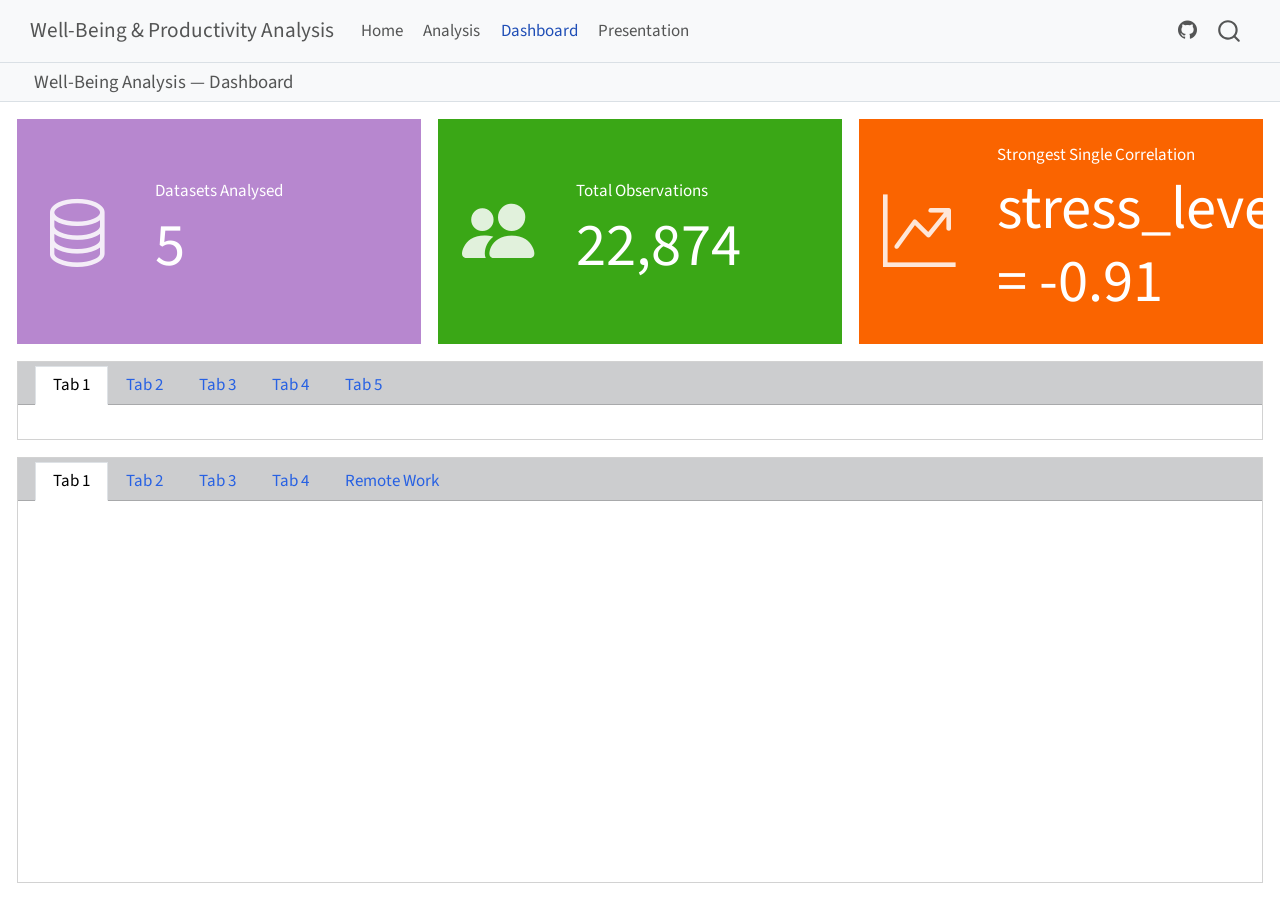
==== docs/dashboard.html @ 6b3ee57f "Add website, dashboard, cross-refs, citations, formulas, executable code - Delete broken quarto_file" ====
<!DOCTYPE html>
<html xmlns="http://www.w3.org/1999/xhtml" lang="en" xml:lang="en"><head>

<meta charset="utf-8">
<meta name="generator" content="quarto-1.9.37">

<meta name="viewport" content="width=device-width, initial-scale=1.0, user-scalable=yes">


<title>Well-Being Analysis — Dashboard – Well-Being &amp; Productivity Analysis</title>
<style>
/* Default styles provided by pandoc.
** See https://pandoc.org/MANUAL.html#variables-for-html for config info.
*/
code{white-space: pre-wrap;}
span.smallcaps{font-variant: small-caps;}
div.columns{display: flex; gap: min(4vw, 1.5em);}
div.column{flex: auto; overflow-x: auto;}
div.hanging-indent{margin-left: 1.5em; text-indent: -1.5em;}
ul.task-list{list-style: none;}
ul.task-list li input[type="checkbox"] {
  width: 0.8em;
  margin: 0 0.8em 0.2em -1em; /* quarto-specific, see https://github.com/quarto-dev/quarto-cli/issues/4556 */ 
  vertical-align: middle;
}
</style>


<script src="site_libs/quarto-nav/quarto-nav.js"></script>
<script src="site_libs/quarto-nav/headroom.min.js"></script>
<script src="site_libs/clipboard/clipboard.min.js"></script>
<script src="site_libs/quarto-search/autocomplete.umd.js"></script>
<script src="site_libs/quarto-search/fuse.min.js"></script>
<script src="site_libs/quarto-search/quarto-search.js"></script>
<meta name="quarto:offset" content="./">
<script src="site_libs/quarto-html/quarto.js" type="module"></script>
<script src="site_libs/quarto-html/tabsets/tabsets.js" type="module"></script>
<script src="site_libs/quarto-html/popper.min.js"></script>
<script src="site_libs/quarto-html/tippy.umd.min.js"></script>
<script src="site_libs/quarto-html/anchor.min.js"></script>
<link href="site_libs/quarto-html/tippy.css" rel="stylesheet">
<link href="site_libs/quarto-html/quarto-syntax-highlighting-7f8f88aac4f3542376d5c11b86a4c14d.css" rel="stylesheet" class="quarto-color-scheme" id="quarto-text-highlighting-styles">
<link href="site_libs/quarto-html/quarto-syntax-highlighting-dark-d0ae9245876894da5ac7e18953ecc5cc.css" rel="stylesheet" class="quarto-color-scheme quarto-color-alternate" id="quarto-text-highlighting-styles">
<link href="site_libs/quarto-html/quarto-syntax-highlighting-7f8f88aac4f3542376d5c11b86a4c14d.css" rel="stylesheet" class="quarto-color-scheme-extra" id="quarto-text-highlighting-styles">
<script src="site_libs/bootstrap/bootstrap.min.js"></script>
<link href="site_libs/bootstrap/bootstrap-icons.css" rel="stylesheet">
<link href="site_libs/bootstrap/bootstrap-64202ccfdf49a209d34a3fa555037ca6.min.css" rel="stylesheet" append-hash="true" class="quarto-color-scheme" id="quarto-bootstrap" data-mode="light">
<link href="site_libs/bootstrap/bootstrap-dark-64202ccfdf49a209d34a3fa555037ca6.min.css" rel="stylesheet" append-hash="true" class="quarto-color-scheme quarto-color-alternate" id="quarto-bootstrap" data-mode="light">
<link href="site_libs/bootstrap/bootstrap-64202ccfdf49a209d34a3fa555037ca6.min.css" rel="stylesheet" append-hash="true" class="quarto-color-scheme-extra" id="quarto-bootstrap" data-mode="light">
<script src="site_libs/quarto-dashboard/quarto-dashboard.js"></script>
<script src="site_libs/quarto-dashboard/stickythead.js"></script>



<script src="site_libs/quarto-dashboard/web-components.js" type="module"></script>
<script src="site_libs/quarto-dashboard/components.js"></script>

<script id="quarto-search-options" type="application/json">{
  "location": "navbar",
  "copy-button": false,
  "collapse-after": 3,
  "panel-placement": "end",
  "type": "overlay",
  "limit": 50,
  "keyboard-shortcut": [
    "f",
    "/",
    "s"
  ],
  "show-item-context": false,
  "language": {
    "search-no-results-text": "No results",
    "search-matching-documents-text": "matching documents",
    "search-copy-link-title": "Copy link to search",
    "search-hide-matches-text": "Hide additional matches",
    "search-more-match-text": "more match in this document",
    "search-more-matches-text": "more matches in this document",
    "search-clear-button-title": "Clear",
    "search-text-placeholder": "",
    "search-detached-cancel-button-title": "Cancel",
    "search-submit-button-title": "Submit",
    "search-label": "Search"
  }
}</script>


</head>

<body class="quarto-dashboard nav-fixed dashboard-fill fullcontent quarto-light">


<div id="quarto-search-results"></div>
  <header id="quarto-header" class="headroom fixed-top">
    <nav class="navbar navbar-expand-lg " data-bs-theme="dark">
      <div class="navbar-container container-fluid">
      <div class="navbar-brand-container mx-auto">
    <a class="navbar-brand" href="./index.html">
    <span class="navbar-title">Well-Being &amp; Productivity Analysis</span>
    </a>
  </div>
            <div id="quarto-search" class="" title="Search"></div>
          <button class="navbar-toggler" type="button" data-bs-toggle="collapse" data-bs-target="#navbarCollapse" aria-controls="navbarCollapse" role="menu" aria-expanded="false" aria-label="Toggle navigation" onclick="if (window.quartoToggleHeadroom) { window.quartoToggleHeadroom(); }">
  <span class="navbar-toggler-icon"></span>
</button>
          <div class="collapse navbar-collapse" id="navbarCollapse">
            <ul class="navbar-nav navbar-nav-scroll me-auto">
  <li class="nav-item">
    <a class="nav-link" href="./index.html"> 
<span class="menu-text">Home</span></a>
  </li>  
  <li class="nav-item">
    <a class="nav-link" href="./analysis.html"> 
<span class="menu-text">Analysis</span></a>
  </li>  
  <li class="nav-item">
    <a class="nav-link active" href="./dashboard.html" aria-current="page"> 
<span class="menu-text">Dashboard</span></a>
  </li>  
  <li class="nav-item">
    <a class="nav-link" href="./prezentation.html"> 
<span class="menu-text">Presentation</span></a>
  </li>  
</ul>
            <ul class="navbar-nav navbar-nav-scroll ms-auto">
  <li class="nav-item compact">
    <a class="nav-link" href="https://github.com/caxarr/mood-analisis"> <i class="bi bi-github" role="img">
</i> 
<span class="menu-text"></span></a>
  </li>  
</ul>
          </div> <!-- /navcollapse -->
            <div class="quarto-navbar-tools">
</div>
      </div> <!-- /container-fluid -->
    </nav>
<header id="quarto-dashboard-header">
<nav class="navbar navbar-expand-md slim" data-bs-theme="dark">
  <div class="navbar-container container-fluid">
    <button class="navbar-toggler hidden" type="button" data-bs-toggle="collapse" data-bs-target="#dashboard-collapse" aria-controls="dashboard-collapse" aria-expanded="false" aria-label="Toggle navigation">
      <span class="navbar-toggler-icon"></span>
    </button>    


    <div class="navbar-brand-container">


      <div class="navbar-title">
        <div class="navbar-title-text"><a href="#">Well-Being Analysis — Dashboard</a></div>
        
        
      </div>
    </div>
</div>
</nav>
</header></header>
<!-- content -->
<div id="quarto-content" class="quarto-container page-layout-custom page-navbar quarto-dashboard-content bslib-gap-spacing html-fill-container bslib-page-fill">
<!-- sidebar -->
<!-- margin-sidebar -->
<!-- main -->

<div class="bslib-grid-item html-fill-item bslib-grid" data-layout="fill" style="display: grid; grid-template-rows: minmax(3em, max-content) minmax(3em, max-content) minmax(3em, 1fr); grid-auto-columns: minmax(0, 1fr);">
<div class="bslib-grid" style="display: grid; grid-template-columns: minmax(3em, 1fr) minmax(3em, 1fr) minmax(3em, 1fr);
grid-auto-rows: minmax(0, 1fr);">
<div class="card valuebox cell bslib-card html-fill-container bslib-value-box bg-info showcase-left-center" data-bslib-card-init="" data-require-bs-caller="card()">
<div class="card-body html-fill-item html-fill-container">
<div data-icon="database" class="html-fill-item html-fill-container value-box-grid">
<div class="value-box-showcase html-fill-item html-fill-container">

<i class="bi bi-database"></i></div>
<div class="value-box-area">
<p class="value-box-title">
Datasets Analysed
</p>
<p class="value-box-value">
5
</p>
</div>
</div>
</div>
<script data-bslib-card-init="">bslib.Card.initializeAllCards();</script></div><div class="card valuebox cell bslib-card html-fill-container bslib-value-box bg-success showcase-left-center" data-bslib-card-init="" data-require-bs-caller="card()">
<div class="card-body html-fill-item html-fill-container">
<div data-icon="people-fill" class="html-fill-item html-fill-container value-box-grid">
<div class="value-box-showcase html-fill-item html-fill-container">

<i class="bi bi-people-fill"></i></div>
<div class="value-box-area">
<p class="value-box-title">
Total Observations
</p>
<p class="value-box-value">
22,874
</p>
</div>
</div>
</div>
<script data-bslib-card-init="">bslib.Card.initializeAllCards();</script></div><div class="card valuebox cell bslib-card html-fill-container bslib-value-box bg-warning showcase-left-center" data-bslib-card-init="" data-require-bs-caller="card()">
<div class="card-body html-fill-item html-fill-container">
<div data-icon="graph-up-arrow" class="html-fill-item html-fill-container value-box-grid">
<div class="value-box-showcase html-fill-item html-fill-container">

<i class="bi bi-graph-up-arrow"></i></div>
<div class="value-box-area">
<p class="value-box-title">
Strongest Single Correlation
</p>
<p class="value-box-value">
stress_level = -0.91
</p>
</div>
</div>
</div>
<script data-bslib-card-init="">bslib.Card.initializeAllCards();</script></div>
</div>
<div class="card tabset bslib-card html-fill-container" data-bslib-card-init="" data-require-bs-caller="card()" data-full-screen="false">
<div class="card-header dashboard-card-no-title bslib-navs-card-title">

<ul class="nav nav-tabs card-header-tabs" role="tablist" data-tabsetid="card-tabset-4"><li class="nav-item" role="presentation"><a href="#card-tabset-4-1" role="tab" data-toggle="tab" data-bs-toggle="tab" data-value="Tab 1" aria-selected="true" class="nav-link active">Tab 1</a></li><li class="nav-item" role="presentation"><a href="#card-tabset-4-2" role="tab" data-toggle="tab" data-bs-toggle="tab" data-value="Tab 2" aria-selected="false" class="nav-link">Tab 2</a></li><li class="nav-item" role="presentation"><a href="#card-tabset-4-3" role="tab" data-toggle="tab" data-bs-toggle="tab" data-value="Tab 3" aria-selected="false" class="nav-link">Tab 3</a></li><li class="nav-item" role="presentation"><a href="#card-tabset-4-4" role="tab" data-toggle="tab" data-bs-toggle="tab" data-value="Tab 4" aria-selected="false" class="nav-link">Tab 4</a></li><li class="nav-item" role="presentation"><a href="#card-tabset-4-5" role="tab" data-toggle="tab" data-bs-toggle="tab" data-value="Tab 5" aria-selected="false" class="nav-link">Tab 5</a></li></ul></div>





<div class="tab-content html-fill-item html-fill-container" data-tabset-id="card-tabset-4"><div class="tab-pane active show html-fill-item html-fill-container" role="tabpanel" id="card-tabset-4-1"><div class="card-body html-fill-item html-fill-container flow">

</div></div><div class="tab-pane html-fill-item html-fill-container" role="tabpanel" id="card-tabset-4-2"><div class="card-body html-fill-item html-fill-container flow">

</div></div><div class="tab-pane html-fill-item html-fill-container" role="tabpanel" id="card-tabset-4-3"><div class="card-body html-fill-item html-fill-container flow">

</div></div><div class="tab-pane html-fill-item html-fill-container" role="tabpanel" id="card-tabset-4-4"><div class="card-body html-fill-item html-fill-container flow">

</div></div><div class="tab-pane html-fill-item html-fill-container" role="tabpanel" id="card-tabset-4-5"><div class="card-body html-fill-item html-fill-container flow">

</div></div></div><bslib-tooltip placement="auto" bsoptions="[]" data-require-bs-version="5" data-require-bs-caller="tooltip()">
    <template>Expand</template>
    <span class="bslib-full-screen-enter badge rounded-pill">
        <svg xmlns="http://www.w3.org/2000/svg" viewbox="0 0 24 24" style="height:1em;width:1em;" aria-hidden="true" role="img"><path d="M20 5C20 4.4 19.6 4 19 4H13C12.4 4 12 3.6 12 3C12 2.4 12.4 2 13 2H21C21.6 2 22 2.4 22 3V11C22 11.6 21.6 12 21 12C20.4 12 20 11.6 20 11V5ZM4 19C4 19.6 4.4 20 5 20H11C11.6 20 12 20.4 12 21C12 21.6 11.6 22 11 22H3C2.4 22 2 21.6 2 21V13C2 12.4 2.4 12 3 12C3.6 12 4 12.4 4 13V19Z"></path></svg>
    </span>
</bslib-tooltip><script data-bslib-card-init="">bslib.Card.initializeAllCards();</script></div>
<div class="card tabset bslib-card html-fill-container" data-bslib-card-init="" data-require-bs-caller="card()" data-full-screen="false">
<div class="card-header dashboard-card-no-title bslib-navs-card-title">

<ul class="nav nav-tabs card-header-tabs" role="tablist" data-tabsetid="card-tabset-5"><li class="nav-item" role="presentation"><a href="#card-tabset-5-1" role="tab" data-toggle="tab" data-bs-toggle="tab" data-value="Tab 1" aria-selected="true" class="nav-link active">Tab 1</a></li><li class="nav-item" role="presentation"><a href="#card-tabset-5-2" role="tab" data-toggle="tab" data-bs-toggle="tab" data-value="Tab 2" aria-selected="false" class="nav-link">Tab 2</a></li><li class="nav-item" role="presentation"><a href="#card-tabset-5-3" role="tab" data-toggle="tab" data-bs-toggle="tab" data-value="Tab 3" aria-selected="false" class="nav-link">Tab 3</a></li><li class="nav-item" role="presentation"><a href="#card-tabset-5-4" role="tab" data-toggle="tab" data-bs-toggle="tab" data-value="Tab 4" aria-selected="false" class="nav-link">Tab 4</a></li><li class="nav-item" role="presentation"><a href="#card-tabset-5-5" role="tab" data-toggle="tab" data-bs-toggle="tab" data-value="Remote Work" aria-selected="false" class="nav-link">Remote Work</a></li></ul></div>





<div class="tab-content html-fill-item html-fill-container" data-tabset-id="card-tabset-5"><div class="tab-pane active show html-fill-item html-fill-container" role="tabpanel" id="card-tabset-5-1"><div class="card-body html-fill-item html-fill-container flow">

</div></div><div class="tab-pane html-fill-item html-fill-container" role="tabpanel" id="card-tabset-5-2"><div class="card-body html-fill-item html-fill-container flow">

</div></div><div class="tab-pane html-fill-item html-fill-container" role="tabpanel" id="card-tabset-5-3"><div class="card-body html-fill-item html-fill-container flow">

</div></div><div class="tab-pane html-fill-item html-fill-container" role="tabpanel" id="card-tabset-5-4"><div class="card-body html-fill-item html-fill-container flow">

</div></div><div class="tab-pane html-fill-item html-fill-container" role="tabpanel" id="card-tabset-5-5"><div class="card-body html-fill-item html-fill-container" data-title="Remote Work">
<div class="bslib-grid html-fill-item html-fill-container" style="display: grid; grid-template-rows: ; grid-auto-columns: minmax(0, 1fr);">


<div id="3ade8a4a-fb1d-4a6c-8409-ac45482d5fc9" class="hidden html-fill-item html-fill-container">

</div>
</div>
</div></div></div><bslib-tooltip placement="auto" bsoptions="[]" data-require-bs-version="5" data-require-bs-caller="tooltip()">
    <template>Expand</template>
    <span class="bslib-full-screen-enter badge rounded-pill">
        <svg xmlns="http://www.w3.org/2000/svg" viewbox="0 0 24 24" style="height:1em;width:1em;" aria-hidden="true" role="img"><path d="M20 5C20 4.4 19.6 4 19 4H13C12.4 4 12 3.6 12 3C12 2.4 12.4 2 13 2H21C21.6 2 22 2.4 22 3V11C22 11.6 21.6 12 21 12C20.4 12 20 11.6 20 11V5ZM4 19C4 19.6 4.4 20 5 20H11C11.6 20 12 20.4 12 21C12 21.6 11.6 22 11 22H3C2.4 22 2 21.6 2 21V13C2 12.4 2.4 12 3 12C3.6 12 4 12.4 4 13V19Z"></path></svg>
    </span>
</bslib-tooltip><script data-bslib-card-init="">bslib.Card.initializeAllCards();</script></div>
</div>


<script id="quarto-html-after-body" type="application/javascript">
  window.document.addEventListener("DOMContentLoaded", function (event) {
    const icon = "";
    const anchorJS = new window.AnchorJS();
    anchorJS.options = {
      placement: 'right',
      icon: icon
    };
    anchorJS.add('.anchored');
    const isCodeAnnotation = (el) => {
      for (const clz of el.classList) {
        if (clz.startsWith('code-annotation-')) {                     
          return true;
        }
      }
      return false;
    }
    const onCopySuccess = function(e) {
      // button target
      const button = e.trigger;
      // don't keep focus
      button.blur();
      // flash "checked"
      button.classList.add('code-copy-button-checked');
      var currentTitle = button.getAttribute("title");
      button.setAttribute("title", "Copied!");
      let tooltip;
      if (window.bootstrap) {
        button.setAttribute("data-bs-toggle", "tooltip");
        button.setAttribute("data-bs-placement", "left");
        button.setAttribute("data-bs-title", "Copied!");
        tooltip = new bootstrap.Tooltip(button, 
          { trigger: "manual", 
            customClass: "code-copy-button-tooltip",
            offset: [0, -8]});
        tooltip.show();    
      }
      setTimeout(function() {
        if (tooltip) {
          tooltip.hide();
          button.removeAttribute("data-bs-title");
          button.removeAttribute("data-bs-toggle");
          button.removeAttribute("data-bs-placement");
        }
        button.setAttribute("title", currentTitle);
        button.classList.remove('code-copy-button-checked');
      }, 1000);
      // clear code selection
      e.clearSelection();
    }
    const getTextToCopy = function(trigger) {
      const outerScaffold = trigger.parentElement.cloneNode(true);
      const codeEl = outerScaffold.querySelector('code');
      for (const childEl of codeEl.children) {
        if (isCodeAnnotation(childEl)) {
          childEl.remove();
        }
      }
      return codeEl.innerText;
    }
    const clipboard = new window.ClipboardJS('.code-copy-button:not([data-in-quarto-modal])', {
      text: getTextToCopy
    });
    clipboard.on('success', onCopySuccess);
    if (window.document.getElementById('quarto-embedded-source-code-modal')) {
      const clipboardModal = new window.ClipboardJS('.code-copy-button[data-in-quarto-modal]', {
        text: getTextToCopy,
        container: window.document.getElementById('quarto-embedded-source-code-modal')
      });
      clipboardModal.on('success', onCopySuccess);
    }
      var localhostRegex = new RegExp(/^(?:http|https):\/\/localhost\:?[0-9]*\//);
      var mailtoRegex = new RegExp(/^mailto:/);
        var filterRegex = new RegExp('/' + window.location.host + '/');
      var isInternal = (href) => {
          return filterRegex.test(href) || localhostRegex.test(href) || mailtoRegex.test(href);
      }
      // Inspect non-navigation links and adorn them if external
     var links = window.document.querySelectorAll('a[href]:not(.nav-link):not(.navbar-brand):not(.toc-action):not(.sidebar-link):not(.sidebar-item-toggle):not(.pagination-link):not(.no-external):not([aria-hidden]):not(.dropdown-item):not(.quarto-navigation-tool):not(.about-link)');
      for (var i=0; i<links.length; i++) {
        const link = links[i];
        if (!isInternal(link.href)) {
          // undo the damage that might have been done by quarto-nav.js in the case of
          // links that we want to consider external
          if (link.dataset.originalHref !== undefined) {
            link.href = link.dataset.originalHref;
          }
        }
      }
    function tippyHover(el, contentFn, onTriggerFn, onUntriggerFn) {
      const config = {
        allowHTML: true,
        maxWidth: 500,
        delay: 100,
        arrow: false,
        appendTo: function(el) {
            return el.parentElement;
        },
        interactive: true,
        interactiveBorder: 10,
        theme: 'quarto',
        placement: 'bottom-start',
      };
      if (contentFn) {
        config.content = contentFn;
      }
      if (onTriggerFn) {
        config.onTrigger = onTriggerFn;
      }
      if (onUntriggerFn) {
        config.onUntrigger = onUntriggerFn;
      }
      window.tippy(el, config); 
    }
    const noterefs = window.document.querySelectorAll('a[role="doc-noteref"]');
    for (var i=0; i<noterefs.length; i++) {
      const ref = noterefs[i];
      tippyHover(ref, function() {
        // use id or data attribute instead here
        let href = ref.getAttribute('data-footnote-href') || ref.getAttribute('href');
        try { href = new URL(href).hash; } catch {}
        const id = href.replace(/^#\/?/, "");
        const note = window.document.getElementById(id);
        if (note) {
          return note.innerHTML;
        } else {
          return "";
        }
      });
    }
    const xrefs = window.document.querySelectorAll('a.quarto-xref');
    const processXRef = (id, note) => {
      // Strip column container classes
      const stripColumnClz = (el) => {
        el.classList.remove("page-full", "page-columns");
        if (el.children) {
          for (const child of el.children) {
            stripColumnClz(child);
          }
        }
      }
      stripColumnClz(note)
      if (id === null || id.startsWith('sec-')) {
        // Special case sections, only their first couple elements
        const container = document.createElement("div");
        if (note.children && note.children.length > 2) {
          container.appendChild(note.children[0].cloneNode(true));
          for (let i = 1; i < note.children.length; i++) {
            const child = note.children[i];
            if (child.tagName === "P" && child.innerText === "") {
              continue;
            } else {
              container.appendChild(child.cloneNode(true));
              break;
            }
          }
          if (window.Quarto?.typesetMath) {
            window.Quarto.typesetMath(container);
          }
          return container.innerHTML
        } else {
          if (window.Quarto?.typesetMath) {
            window.Quarto.typesetMath(note);
          }
          return note.innerHTML;
        }
      } else {
        // Remove any anchor links if they are present
        const anchorLink = note.querySelector('a.anchorjs-link');
        if (anchorLink) {
          anchorLink.remove();
        }
        if (window.Quarto?.typesetMath) {
          window.Quarto.typesetMath(note);
        }
        if (note.classList.contains("callout")) {
          return note.outerHTML;
        } else {
          return note.innerHTML;
        }
      }
    }
    for (var i=0; i<xrefs.length; i++) {
      const xref = xrefs[i];
      tippyHover(xref, undefined, function(instance) {
        instance.disable();
        let url = xref.getAttribute('href');
        let hash = undefined; 
        if (url.startsWith('#')) {
          hash = url;
        } else {
          try { hash = new URL(url).hash; } catch {}
        }
        if (hash) {
          const id = hash.replace(/^#\/?/, "");
          const note = window.document.getElementById(id);
          if (note !== null) {
            try {
              const html = processXRef(id, note.cloneNode(true));
              instance.setContent(html);
            } finally {
              instance.enable();
              instance.show();
            }
          } else {
            // See if we can fetch this
            fetch(url.split('#')[0])
            .then(res => res.text())
            .then(html => {
              const parser = new DOMParser();
              const htmlDoc = parser.parseFromString(html, "text/html");
              const note = htmlDoc.getElementById(id);
              if (note !== null) {
                const html = processXRef(id, note);
                instance.setContent(html);
              } 
            }).finally(() => {
              instance.enable();
              instance.show();
            });
          }
        } else {
          // See if we can fetch a full url (with no hash to target)
          // This is a special case and we should probably do some content thinning / targeting
          fetch(url)
          .then(res => res.text())
          .then(html => {
            const parser = new DOMParser();
            const htmlDoc = parser.parseFromString(html, "text/html");
            const note = htmlDoc.querySelector('main.content');
            if (note !== null) {
              // This should only happen for chapter cross references
              // (since there is no id in the URL)
              // remove the first header
              if (note.children.length > 0 && note.children[0].tagName === "HEADER") {
                note.children[0].remove();
              }
              const html = processXRef(null, note);
              instance.setContent(html);
            } 
          }).finally(() => {
            instance.enable();
            instance.show();
          });
        }
      }, function(instance) {
      });
    }
        let selectedAnnoteEl;
        const selectorForAnnotation = ( cell, annotation) => {
          let cellAttr = 'data-code-cell="' + cell + '"';
          let lineAttr = 'data-code-annotation="' +  annotation + '"';
          const selector = 'span[' + cellAttr + '][' + lineAttr + ']';
          return selector;
        }
        const selectCodeLines = (annoteEl) => {
          const doc = window.document;
          const targetCell = annoteEl.getAttribute("data-target-cell");
          const targetAnnotation = annoteEl.getAttribute("data-target-annotation");
          const annoteSpan = window.document.querySelector(selectorForAnnotation(targetCell, targetAnnotation));
          const lines = annoteSpan.getAttribute("data-code-lines").split(",");
          const lineIds = lines.map((line) => {
            return targetCell + "-" + line;
          })
          let top = null;
          let height = null;
          let parent = null;
          if (lineIds.length > 0) {
              //compute the position of the single el (top and bottom and make a div)
              const el = window.document.getElementById(lineIds[0]);
              top = el.offsetTop;
              height = el.offsetHeight;
              parent = el.parentElement.parentElement;
            if (lineIds.length > 1) {
              const lastEl = window.document.getElementById(lineIds[lineIds.length - 1]);
              const bottom = lastEl.offsetTop + lastEl.offsetHeight;
              height = bottom - top;
            }
            if (top !== null && height !== null && parent !== null) {
              // cook up a div (if necessary) and position it 
              let div = window.document.getElementById("code-annotation-line-highlight");
              if (div === null) {
                div = window.document.createElement("div");
                div.setAttribute("id", "code-annotation-line-highlight");
                div.style.position = 'absolute';
                parent.appendChild(div);
              }
              div.style.top = top - 2 + "px";
              div.style.height = height + 4 + "px";
              div.style.left = 0;
              let gutterDiv = window.document.getElementById("code-annotation-line-highlight-gutter");
              if (gutterDiv === null) {
                gutterDiv = window.document.createElement("div");
                gutterDiv.setAttribute("id", "code-annotation-line-highlight-gutter");
                gutterDiv.style.position = 'absolute';
                const codeCell = window.document.getElementById(targetCell);
                const gutter = codeCell.querySelector('.code-annotation-gutter');
                gutter.appendChild(gutterDiv);
              }
              gutterDiv.style.top = top - 2 + "px";
              gutterDiv.style.height = height + 4 + "px";
            }
            selectedAnnoteEl = annoteEl;
          }
        };
        const unselectCodeLines = () => {
          const elementsIds = ["code-annotation-line-highlight", "code-annotation-line-highlight-gutter"];
          elementsIds.forEach((elId) => {
            const div = window.document.getElementById(elId);
            if (div) {
              div.remove();
            }
          });
          selectedAnnoteEl = undefined;
        };
          // Handle positioning of the toggle
      window.addEventListener(
        "resize",
        throttle(() => {
          elRect = undefined;
          if (selectedAnnoteEl) {
            selectCodeLines(selectedAnnoteEl);
          }
        }, 10)
      );
      function throttle(fn, ms) {
      let throttle = false;
      let timer;
        return (...args) => {
          if(!throttle) { // first call gets through
              fn.apply(this, args);
              throttle = true;
          } else { // all the others get throttled
              if(timer) clearTimeout(timer); // cancel #2
              timer = setTimeout(() => {
                fn.apply(this, args);
                timer = throttle = false;
              }, ms);
          }
        };
      }
        // Attach click handler to the DT
        const annoteDls = window.document.querySelectorAll('dt[data-target-cell]');
        for (const annoteDlNode of annoteDls) {
          annoteDlNode.addEventListener('click', (event) => {
            const clickedEl = event.target;
            if (clickedEl !== selectedAnnoteEl) {
              unselectCodeLines();
              const activeEl = window.document.querySelector('dt[data-target-cell].code-annotation-active');
              if (activeEl) {
                activeEl.classList.remove('code-annotation-active');
              }
              selectCodeLines(clickedEl);
              clickedEl.classList.add('code-annotation-active');
            } else {
              // Unselect the line
              unselectCodeLines();
              clickedEl.classList.remove('code-annotation-active');
            }
          });
        }
    const findCites = (el) => {
      const parentEl = el.parentElement;
      if (parentEl) {
        const cites = parentEl.dataset.cites;
        if (cites) {
          return {
            el,
            cites: cites.split(' ')
          };
        } else {
          return findCites(el.parentElement)
        }
      } else {
        return undefined;
      }
    };
    var bibliorefs = window.document.querySelectorAll('a[role="doc-biblioref"]');
    for (var i=0; i<bibliorefs.length; i++) {
      const ref = bibliorefs[i];
      const citeInfo = findCites(ref);
      if (citeInfo) {
        tippyHover(citeInfo.el, function() {
          var popup = window.document.createElement('div');
          citeInfo.cites.forEach(function(cite) {
            var citeDiv = window.document.createElement('div');
            citeDiv.classList.add('hanging-indent');
            citeDiv.classList.add('csl-entry');
            var biblioDiv = window.document.getElementById('ref-' + cite);
            if (biblioDiv) {
              citeDiv.innerHTML = biblioDiv.innerHTML;
            }
            popup.appendChild(citeDiv);
          });
          return popup.innerHTML;
        });
      }
    }
  });
  </script>
</div> <!-- /content -->

<script type="application/javascript">
window.document.addEventListener("DOMContentLoaded", function (_event) {
  if (window.bslib.Card) {
    window.bslib.Card.initializeAllCards();
  }
}); 
</script>
  



</body></html>
---- docs/site_libs/quarto-html/tippy.css ----
.tippy-box[data-animation=fade][data-state=hidden]{opacity:0}[data-tippy-root]{max-width:calc(100vw - 10px)}.tippy-box{position:relative;background-color:#333;color:#fff;border-radius:4px;font-size:14px;line-height:1.4;white-space:normal;outline:0;transition-property:transform,visibility,opacity}.tippy-box[data-placement^=top]>.tippy-arrow{bottom:0}.tippy-box[data-placement^=top]>.tippy-arrow:before{bottom:-7px;left:0;border-width:8px 8px 0;border-top-color:initial;transform-origin:center top}.tippy-box[data-placement^=bottom]>.tippy-arrow{top:0}.tippy-box[data-placement^=bottom]>.tippy-arrow:before{top:-7px;left:0;border-width:0 8px 8px;border-bottom-color:initial;transform-origin:center bottom}.tippy-box[data-placement^=left]>.tippy-arrow{right:0}.tippy-box[data-placement^=left]>.tippy-arrow:before{border-width:8px 0 8px 8px;border-left-color:initial;right:-7px;transform-origin:center left}.tippy-box[data-placement^=right]>.tippy-arrow{left:0}.tippy-box[data-placement^=right]>.tippy-arrow:before{left:-7px;border-width:8px 8px 8px 0;border-right-color:initial;transform-origin:center right}.tippy-box[data-inertia][data-state=visible]{transition-timing-function:cubic-bezier(.54,1.5,.38,1.11)}.tippy-arrow{width:16px;height:16px;color:#333}.tippy-arrow:before{content:"";position:absolute;border-color:transparent;border-style:solid}.tippy-content{position:relative;padding:5px 9px;z-index:1}
---- docs/site_libs/quarto-html/quarto-syntax-highlighting-7f8f88aac4f3542376d5c11b86a4c14d.css ----
/* quarto syntax highlight colors */
:root {
  --quarto-hl-ot-color: #003B4F;
  --quarto-hl-at-color: #657422;
  --quarto-hl-ss-color: #20794D;
  --quarto-hl-an-color: #5E5E5E;
  --quarto-hl-fu-color: #4758AB;
  --quarto-hl-st-color: #20794D;
  --quarto-hl-cf-color: #003B4F;
  --quarto-hl-op-color: #5E5E5E;
  --quarto-hl-er-color: #AD0000;
  --quarto-hl-bn-color: #AD0000;
  --quarto-hl-al-color: #AD0000;
  --quarto-hl-va-color: #111111;
  --quarto-hl-bu-color: inherit;
  --quarto-hl-ex-color: inherit;
  --quarto-hl-pp-color: #AD0000;
  --quarto-hl-in-color: #5E5E5E;
  --quarto-hl-vs-color: #20794D;
  --quarto-hl-wa-color: #5E5E5E;
  --quarto-hl-do-color: #5E5E5E;
  --quarto-hl-im-color: #00769E;
  --quarto-hl-ch-color: #20794D;
  --quarto-hl-dt-color: #AD0000;
  --quarto-hl-fl-color: #AD0000;
  --quarto-hl-co-color: #5E5E5E;
  --quarto-hl-cv-color: #5E5E5E;
  --quarto-hl-cn-color: #8f5902;
  --quarto-hl-sc-color: #5E5E5E;
  --quarto-hl-dv-color: #AD0000;
  --quarto-hl-kw-color: #003B4F;
}

/* other quarto variables */
:root {
  --quarto-font-monospace: SFMono-Regular, Menlo, Monaco, Consolas, "Liberation Mono", "Courier New", monospace;
}

/* syntax highlight based on Pandoc's rules */
pre > code.sourceCode > span {
  color: #003B4F;
}

code.sourceCode > span {
  color: #003B4F;
}

div.sourceCode,
div.sourceCode pre.sourceCode {
  color: #003B4F;
}

/* Normal */
code span {
  color: #003B4F;
}

/* Alert */
code span.al {
  color: #AD0000;
  font-style: inherit;
}

/* Annotation */
code span.an {
  color: #5E5E5E;
  font-style: inherit;
}

/* Attribute */
code span.at {
  color: #657422;
  font-style: inherit;
}

/* BaseN */
code span.bn {
  color: #AD0000;
  font-style: inherit;
}

/* BuiltIn */
code span.bu {
  font-style: inherit;
}

/* ControlFlow */
code span.cf {
  color: #003B4F;
  font-weight: bold;
  font-style: inherit;
}

/* Char */
code span.ch {
  color: #20794D;
  font-style: inherit;
}

/* Constant */
code span.cn {
  color: #8f5902;
  font-style: inherit;
}

/* Comment */
code span.co {
  color: #5E5E5E;
  font-style: inherit;
}

/* CommentVar */
code span.cv {
  color: #5E5E5E;
  font-style: italic;
}

/* Documentation */
code span.do {
  color: #5E5E5E;
  font-style: italic;
}

/* DataType */
code span.dt {
  color: #AD0000;
  font-style: inherit;
}

/* DecVal */
code span.dv {
  color: #AD0000;
  font-style: inherit;
}

/* Error */
code span.er {
  color: #AD0000;
  font-style: inherit;
}

/* Extension */
code span.ex {
  font-style: inherit;
}

/* Float */
code span.fl {
  color: #AD0000;
  font-style: inherit;
}

/* Function */
code span.fu {
  color: #4758AB;
  font-style: inherit;
}

/* Import */
code span.im {
  color: #00769E;
  font-style: inherit;
}

/* Information */
code span.in {
  color: #5E5E5E;
  font-style: inherit;
}

/* Keyword */
code span.kw {
  color: #003B4F;
  font-weight: bold;
  font-style: inherit;
}

/* Operator */
code span.op {
  color: #5E5E5E;
  font-style: inherit;
}

/* Other */
code span.ot {
  color: #003B4F;
  font-style: inherit;
}

/* Preprocessor */
code span.pp {
  color: #AD0000;
  font-style: inherit;
}

/* SpecialChar */
code span.sc {
  color: #5E5E5E;
  font-style: inherit;
}

/* SpecialString */
code span.ss {
  color: #20794D;
  font-style: inherit;
}

/* String */
code span.st {
  color: #20794D;
  font-style: inherit;
}

/* Variable */
code span.va {
  color: #111111;
  font-style: inherit;
}

/* VerbatimString */
code span.vs {
  color: #20794D;
  font-style: inherit;
}

/* Warning */
code span.wa {
  color: #5E5E5E;
  font-style: italic;
}

.prevent-inlining {
  content: "</";
}

/*# sourceMappingURL=789ad8cd35626ba772517505b42a116e.css.map */
---- docs/site_libs/quarto-html/quarto-syntax-highlighting-dark-d0ae9245876894da5ac7e18953ecc5cc.css ----
/* quarto syntax highlight colors */
:root {
  --quarto-hl-al-color: #f07178;
  --quarto-hl-an-color: #d4d0ab;
  --quarto-hl-at-color: #00e0e0;
  --quarto-hl-bn-color: #d4d0ab;
  --quarto-hl-bu-color: #abe338;
  --quarto-hl-ch-color: #abe338;
  --quarto-hl-co-color: #f8f8f2;
  --quarto-hl-cv-color: #ffd700;
  --quarto-hl-cn-color: #ffd700;
  --quarto-hl-cf-color: #ffa07a;
  --quarto-hl-dt-color: #ffa07a;
  --quarto-hl-dv-color: #d4d0ab;
  --quarto-hl-do-color: #f8f8f2;
  --quarto-hl-er-color: #f07178;
  --quarto-hl-ex-color: #00e0e0;
  --quarto-hl-fl-color: #d4d0ab;
  --quarto-hl-fu-color: #ffa07a;
  --quarto-hl-im-color: #abe338;
  --quarto-hl-in-color: #d4d0ab;
  --quarto-hl-kw-color: #ffa07a;
  --quarto-hl-op-color: #ffa07a;
  --quarto-hl-ot-color: #00e0e0;
  --quarto-hl-pp-color: #dcc6e0;
  --quarto-hl-re-color: #00e0e0;
  --quarto-hl-sc-color: #abe338;
  --quarto-hl-ss-color: #abe338;
  --quarto-hl-st-color: #abe338;
  --quarto-hl-va-color: #00e0e0;
  --quarto-hl-vs-color: #abe338;
  --quarto-hl-wa-color: #dcc6e0;
}

/* other quarto variables */
:root {
  --quarto-font-monospace: SFMono-Regular, Menlo, Monaco, Consolas, "Liberation Mono", "Courier New", monospace;
}

/* syntax highlight based on Pandoc's rules */
pre > code.sourceCode > span {
  color: #f8f8f2;
}

code.sourceCode > span {
  color: #f8f8f2;
}

div.sourceCode,
div.sourceCode pre.sourceCode {
  color: #f8f8f2;
}

/* Normal */
code span {
  color: #f8f8f2;
}

/* Alert */
code span.al {
  color: #f07178;
}

/* Annotation */
code span.an {
  color: #d4d0ab;
}

/* Attribute */
code span.at {
  color: #00e0e0;
}

/* BaseN */
code span.bn {
  color: #d4d0ab;
}

/* BuiltIn */
code span.bu {
  color: #abe338;
}

/* ControlFlow */
code span.cf {
  font-weight: bold;
  color: #ffa07a;
}

/* Char */
code span.ch {
  color: #abe338;
}

/* Constant */
code span.cn {
  color: #ffd700;
}

/* Comment */
code span.co {
  font-style: italic;
  color: #f8f8f2;
}

/* CommentVar */
code span.cv {
  color: #ffd700;
}

/* Documentation */
code span.do {
  color: #f8f8f2;
}

/* DataType */
code span.dt {
  color: #ffa07a;
}

/* DecVal */
code span.dv {
  color: #d4d0ab;
}

/* Error */
code span.er {
  color: #f07178;
  text-decoration: underline;
}

/* Extension */
code span.ex {
  font-weight: bold;
  color: #00e0e0;
}

/* Float */
code span.fl {
  color: #d4d0ab;
}

/* Function */
code span.fu {
  color: #ffa07a;
}

/* Import */
code span.im {
  color: #abe338;
}

/* Information */
code span.in {
  color: #d4d0ab;
}

/* Keyword */
code span.kw {
  font-weight: bold;
  color: #ffa07a;
}

/* Operator */
code span.op {
  color: #ffa07a;
}

/* Other */
code span.ot {
  color: #00e0e0;
}

/* Preprocessor */
code span.pp {
  color: #dcc6e0;
}

/* RegionMarker */
code span.re {
  background-color: #f8f8f2;
  color: #00e0e0;
}

/* SpecialChar */
code span.sc {
  color: #abe338;
}

/* SpecialString */
code span.ss {
  color: #abe338;
}

/* String */
code span.st {
  color: #abe338;
}

/* Variable */
code span.va {
  color: #00e0e0;
}

/* VerbatimString */
code span.vs {
  color: #abe338;
}

/* Warning */
code span.wa {
  color: #dcc6e0;
}

.prevent-inlining {
  content: "</";
}

/*# sourceMappingURL=e2dac9153eaf3c552d5043f9565d03d7.css.map */
---- docs/site_libs/quarto-html/quarto-syntax-highlighting-7f8f88aac4f3542376d5c11b86a4c14d.css ----
/* quarto syntax highlight colors */
:root {
  --quarto-hl-ot-color: #003B4F;
  --quarto-hl-at-color: #657422;
  --quarto-hl-ss-color: #20794D;
  --quarto-hl-an-color: #5E5E5E;
  --quarto-hl-fu-color: #4758AB;
  --quarto-hl-st-color: #20794D;
  --quarto-hl-cf-color: #003B4F;
  --quarto-hl-op-color: #5E5E5E;
  --quarto-hl-er-color: #AD0000;
  --quarto-hl-bn-color: #AD0000;
  --quarto-hl-al-color: #AD0000;
  --quarto-hl-va-color: #111111;
  --quarto-hl-bu-color: inherit;
  --quarto-hl-ex-color: inherit;
  --quarto-hl-pp-color: #AD0000;
  --quarto-hl-in-color: #5E5E5E;
  --quarto-hl-vs-color: #20794D;
  --quarto-hl-wa-color: #5E5E5E;
  --quarto-hl-do-color: #5E5E5E;
  --quarto-hl-im-color: #00769E;
  --quarto-hl-ch-color: #20794D;
  --quarto-hl-dt-color: #AD0000;
  --quarto-hl-fl-color: #AD0000;
  --quarto-hl-co-color: #5E5E5E;
  --quarto-hl-cv-color: #5E5E5E;
  --quarto-hl-cn-color: #8f5902;
  --quarto-hl-sc-color: #5E5E5E;
  --quarto-hl-dv-color: #AD0000;
  --quarto-hl-kw-color: #003B4F;
}

/* other quarto variables */
:root {
  --quarto-font-monospace: SFMono-Regular, Menlo, Monaco, Consolas, "Liberation Mono", "Courier New", monospace;
}

/* syntax highlight based on Pandoc's rules */
pre > code.sourceCode > span {
  color: #003B4F;
}

code.sourceCode > span {
  color: #003B4F;
}

div.sourceCode,
div.sourceCode pre.sourceCode {
  color: #003B4F;
}

/* Normal */
code span {
  color: #003B4F;
}

/* Alert */
code span.al {
  color: #AD0000;
  font-style: inherit;
}

/* Annotation */
code span.an {
  color: #5E5E5E;
  font-style: inherit;
}

/* Attribute */
code span.at {
  color: #657422;
  font-style: inherit;
}

/* BaseN */
code span.bn {
  color: #AD0000;
  font-style: inherit;
}

/* BuiltIn */
code span.bu {
  font-style: inherit;
}

/* ControlFlow */
code span.cf {
  color: #003B4F;
  font-weight: bold;
  font-style: inherit;
}

/* Char */
code span.ch {
  color: #20794D;
  font-style: inherit;
}

/* Constant */
code span.cn {
  color: #8f5902;
  font-style: inherit;
}

/* Comment */
code span.co {
  color: #5E5E5E;
  font-style: inherit;
}

/* CommentVar */
code span.cv {
  color: #5E5E5E;
  font-style: italic;
}

/* Documentation */
code span.do {
  color: #5E5E5E;
  font-style: italic;
}

/* DataType */
code span.dt {
  color: #AD0000;
  font-style: inherit;
}

/* DecVal */
code span.dv {
  color: #AD0000;
  font-style: inherit;
}

/* Error */
code span.er {
  color: #AD0000;
  font-style: inherit;
}

/* Extension */
code span.ex {
  font-style: inherit;
}

/* Float */
code span.fl {
  color: #AD0000;
  font-style: inherit;
}

/* Function */
code span.fu {
  color: #4758AB;
  font-style: inherit;
}

/* Import */
code span.im {
  color: #00769E;
  font-style: inherit;
}

/* Information */
code span.in {
  color: #5E5E5E;
  font-style: inherit;
}

/* Keyword */
code span.kw {
  color: #003B4F;
  font-weight: bold;
  font-style: inherit;
}

/* Operator */
code span.op {
  color: #5E5E5E;
  font-style: inherit;
}

/* Other */
code span.ot {
  color: #003B4F;
  font-style: inherit;
}

/* Preprocessor */
code span.pp {
  color: #AD0000;
  font-style: inherit;
}

/* SpecialChar */
code span.sc {
  color: #5E5E5E;
  font-style: inherit;
}

/* SpecialString */
code span.ss {
  color: #20794D;
  font-style: inherit;
}

/* String */
code span.st {
  color: #20794D;
  font-style: inherit;
}

/* Variable */
code span.va {
  color: #111111;
  font-style: inherit;
}

/* VerbatimString */
code span.vs {
  color: #20794D;
  font-style: inherit;
}

/* Warning */
code span.wa {
  color: #5E5E5E;
  font-style: italic;
}

.prevent-inlining {
  content: "</";
}

/*# sourceMappingURL=789ad8cd35626ba772517505b42a116e.css.map */
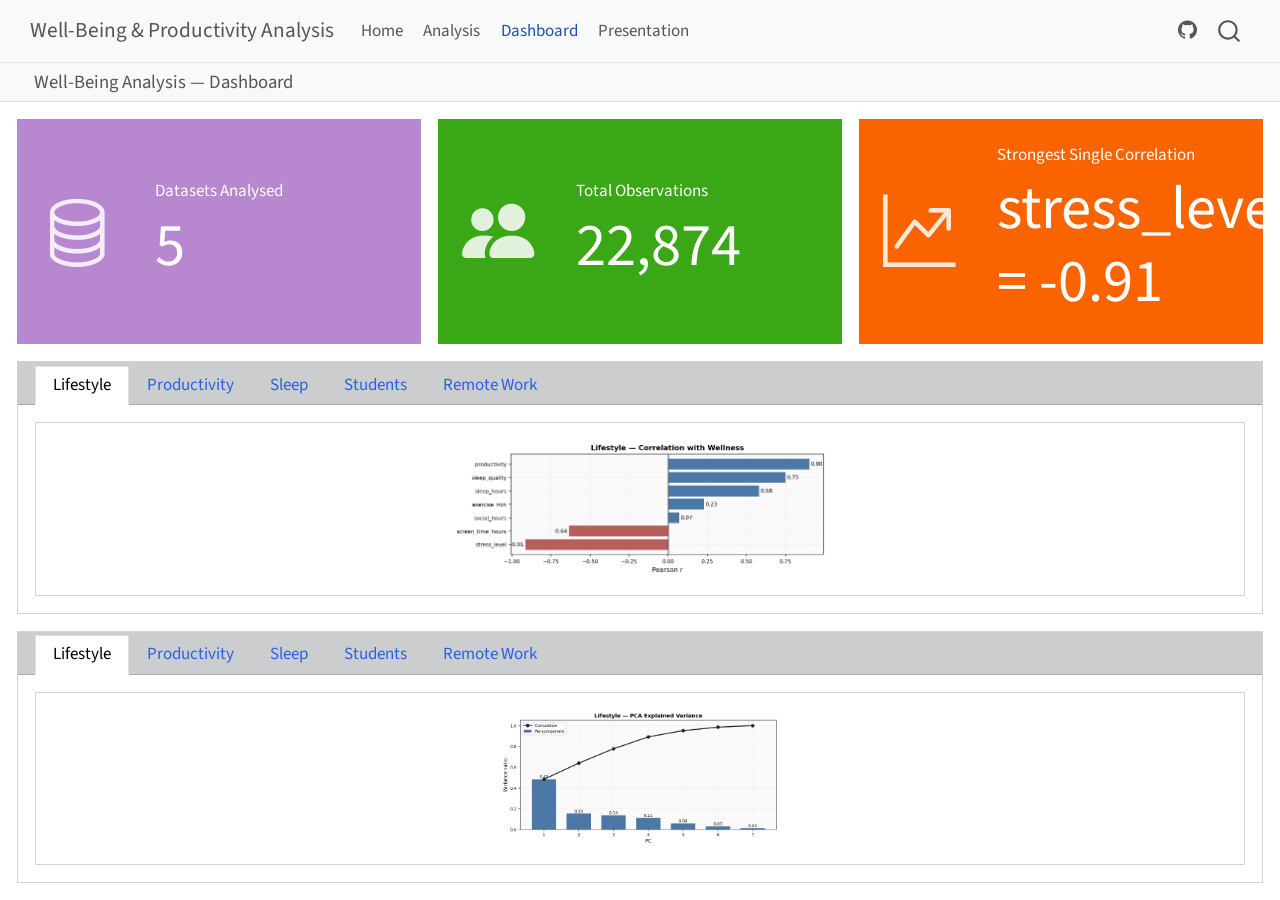
==== commit 1d22131c: "Fix presentation and dashboard plots not rendering Remove matplotlib.use("Agg") from prezentation.qm" ====
--- a/docs/dashboard.html
+++ b/docs/dashboard.html
@@ -159,7 +159,7 @@
 <!-- margin-sidebar -->
 <!-- main -->
 
-<div class="bslib-grid-item html-fill-item bslib-grid" data-layout="fill" style="display: grid; grid-template-rows: minmax(3em, max-content) minmax(3em, max-content) minmax(3em, 1fr); grid-auto-columns: minmax(0, 1fr);">
+<div class="bslib-grid-item html-fill-item bslib-grid" data-layout="fill" style="display: grid; grid-template-rows: minmax(3em, max-content) minmax(3em, 1fr) minmax(3em, 1fr); grid-auto-columns: minmax(0, 1fr);">
 <div class="bslib-grid" style="display: grid; grid-template-columns: minmax(3em, 1fr) minmax(3em, 1fr) minmax(3em, 1fr);
 grid-auto-rows: minmax(0, 1fr);">
 <div class="card valuebox cell bslib-card html-fill-container bslib-value-box bg-info showcase-left-center" data-bslib-card-init="" data-require-bs-caller="card()">
@@ -215,22 +215,87 @@
 <div class="card tabset bslib-card html-fill-container" data-bslib-card-init="" data-require-bs-caller="card()" data-full-screen="false">
 <div class="card-header dashboard-card-no-title bslib-navs-card-title">
 
-<ul class="nav nav-tabs card-header-tabs" role="tablist" data-tabsetid="card-tabset-4"><li class="nav-item" role="presentation"><a href="#card-tabset-4-1" role="tab" data-toggle="tab" data-bs-toggle="tab" data-value="Tab 1" aria-selected="true" class="nav-link active">Tab 1</a></li><li class="nav-item" role="presentation"><a href="#card-tabset-4-2" role="tab" data-toggle="tab" data-bs-toggle="tab" data-value="Tab 2" aria-selected="false" class="nav-link">Tab 2</a></li><li class="nav-item" role="presentation"><a href="#card-tabset-4-3" role="tab" data-toggle="tab" data-bs-toggle="tab" data-value="Tab 3" aria-selected="false" class="nav-link">Tab 3</a></li><li class="nav-item" role="presentation"><a href="#card-tabset-4-4" role="tab" data-toggle="tab" data-bs-toggle="tab" data-value="Tab 4" aria-selected="false" class="nav-link">Tab 4</a></li><li class="nav-item" role="presentation"><a href="#card-tabset-4-5" role="tab" data-toggle="tab" data-bs-toggle="tab" data-value="Tab 5" aria-selected="false" class="nav-link">Tab 5</a></li></ul></div>
-
-
-
-
-
-<div class="tab-content html-fill-item html-fill-container" data-tabset-id="card-tabset-4"><div class="tab-pane active show html-fill-item html-fill-container" role="tabpanel" id="card-tabset-4-1"><div class="card-body html-fill-item html-fill-container flow">
-
-</div></div><div class="tab-pane html-fill-item html-fill-container" role="tabpanel" id="card-tabset-4-2"><div class="card-body html-fill-item html-fill-container flow">
-
-</div></div><div class="tab-pane html-fill-item html-fill-container" role="tabpanel" id="card-tabset-4-3"><div class="card-body html-fill-item html-fill-container flow">
-
-</div></div><div class="tab-pane html-fill-item html-fill-container" role="tabpanel" id="card-tabset-4-4"><div class="card-body html-fill-item html-fill-container flow">
-
-</div></div><div class="tab-pane html-fill-item html-fill-container" role="tabpanel" id="card-tabset-4-5"><div class="card-body html-fill-item html-fill-container flow">
-
+<ul class="nav nav-tabs card-header-tabs" role="tablist" data-tabsetid="card-tabset-4"><li class="nav-item" role="presentation"><a href="#card-tabset-4-1" role="tab" data-toggle="tab" data-bs-toggle="tab" data-value="Lifestyle" aria-selected="true" class="nav-link active">Lifestyle</a></li><li class="nav-item" role="presentation"><a href="#card-tabset-4-2" role="tab" data-toggle="tab" data-bs-toggle="tab" data-value="Productivity" aria-selected="false" class="nav-link">Productivity</a></li><li class="nav-item" role="presentation"><a href="#card-tabset-4-3" role="tab" data-toggle="tab" data-bs-toggle="tab" data-value="Sleep" aria-selected="false" class="nav-link">Sleep</a></li><li class="nav-item" role="presentation"><a href="#card-tabset-4-4" role="tab" data-toggle="tab" data-bs-toggle="tab" data-value="Students" aria-selected="false" class="nav-link">Students</a></li><li class="nav-item" role="presentation"><a href="#card-tabset-4-5" role="tab" data-toggle="tab" data-bs-toggle="tab" data-value="Remote Work" aria-selected="false" class="nav-link">Remote Work</a></li></ul></div>
+
+
+
+
+
+<div class="tab-content html-fill-item html-fill-container" data-tabset-id="card-tabset-4"><div class="tab-pane active show html-fill-item html-fill-container" role="tabpanel" id="card-tabset-4-1"><div class="card-body html-fill-item html-fill-container" data-title="Lifestyle">
+<div class="bslib-grid html-fill-item html-fill-container" style="display: grid; grid-template-rows: minmax(3em, 1fr); grid-auto-columns: minmax(0, 1fr);">
+<div class="card cell html-fill-item html-fill-container bslib-card" data-bslib-card-init="" data-require-bs-caller="card()" data-full-screen="false">
+<div class="card-body html-fill-item html-fill-container">
+<div class="cell-output cell-output-display html-fill-item html-fill-container">
+<img src="dashboard_files/figure-html/cell-6-output-1.png" class="quarto-dashboard-img-contain">
+</div>
+</div>
+<bslib-tooltip placement="auto" bsoptions="[]" data-require-bs-version="5" data-require-bs-caller="tooltip()">
+    <template>Expand</template>
+    <span class="bslib-full-screen-enter badge rounded-pill">
+        <svg xmlns="http://www.w3.org/2000/svg" viewbox="0 0 24 24" style="height:1em;width:1em;" aria-hidden="true" role="img"><path d="M20 5C20 4.4 19.6 4 19 4H13C12.4 4 12 3.6 12 3C12 2.4 12.4 2 13 2H21C21.6 2 22 2.4 22 3V11C22 11.6 21.6 12 21 12C20.4 12 20 11.6 20 11V5ZM4 19C4 19.6 4.4 20 5 20H11C11.6 20 12 20.4 12 21C12 21.6 11.6 22 11 22H3C2.4 22 2 21.6 2 21V13C2 12.4 2.4 12 3 12C3.6 12 4 12.4 4 13V19Z"></path></svg>
+    </span>
+</bslib-tooltip><script data-bslib-card-init="">bslib.Card.initializeAllCards();</script></div>
+</div>
+</div></div><div class="tab-pane html-fill-item html-fill-container" role="tabpanel" id="card-tabset-4-2"><div class="card-body html-fill-item html-fill-container" data-title="Productivity">
+<div class="bslib-grid html-fill-item html-fill-container" style="display: grid; grid-template-rows: minmax(3em, 1fr); grid-auto-columns: minmax(0, 1fr);">
+<div class="card cell html-fill-item html-fill-container bslib-card" data-bslib-card-init="" data-require-bs-caller="card()" data-full-screen="false">
+<div class="card-body html-fill-item html-fill-container">
+<div class="cell-output cell-output-display html-fill-item html-fill-container">
+<img src="dashboard_files/figure-html/cell-7-output-1.png" class="quarto-dashboard-img-contain">
+</div>
+</div>
+<bslib-tooltip placement="auto" bsoptions="[]" data-require-bs-version="5" data-require-bs-caller="tooltip()">
+    <template>Expand</template>
+    <span class="bslib-full-screen-enter badge rounded-pill">
+        <svg xmlns="http://www.w3.org/2000/svg" viewbox="0 0 24 24" style="height:1em;width:1em;" aria-hidden="true" role="img"><path d="M20 5C20 4.4 19.6 4 19 4H13C12.4 4 12 3.6 12 3C12 2.4 12.4 2 13 2H21C21.6 2 22 2.4 22 3V11C22 11.6 21.6 12 21 12C20.4 12 20 11.6 20 11V5ZM4 19C4 19.6 4.4 20 5 20H11C11.6 20 12 20.4 12 21C12 21.6 11.6 22 11 22H3C2.4 22 2 21.6 2 21V13C2 12.4 2.4 12 3 12C3.6 12 4 12.4 4 13V19Z"></path></svg>
+    </span>
+</bslib-tooltip><script data-bslib-card-init="">bslib.Card.initializeAllCards();</script></div>
+</div>
+</div></div><div class="tab-pane html-fill-item html-fill-container" role="tabpanel" id="card-tabset-4-3"><div class="card-body html-fill-item html-fill-container" data-title="Sleep">
+<div class="bslib-grid html-fill-item html-fill-container" style="display: grid; grid-template-rows: minmax(3em, 1fr); grid-auto-columns: minmax(0, 1fr);">
+<div class="card cell html-fill-item html-fill-container bslib-card" data-bslib-card-init="" data-require-bs-caller="card()" data-full-screen="false">
+<div class="card-body html-fill-item html-fill-container">
+<div class="cell-output cell-output-display html-fill-item html-fill-container">
+<img src="dashboard_files/figure-html/cell-8-output-1.png" class="quarto-dashboard-img-contain">
+</div>
+</div>
+<bslib-tooltip placement="auto" bsoptions="[]" data-require-bs-version="5" data-require-bs-caller="tooltip()">
+    <template>Expand</template>
+    <span class="bslib-full-screen-enter badge rounded-pill">
+        <svg xmlns="http://www.w3.org/2000/svg" viewbox="0 0 24 24" style="height:1em;width:1em;" aria-hidden="true" role="img"><path d="M20 5C20 4.4 19.6 4 19 4H13C12.4 4 12 3.6 12 3C12 2.4 12.4 2 13 2H21C21.6 2 22 2.4 22 3V11C22 11.6 21.6 12 21 12C20.4 12 20 11.6 20 11V5ZM4 19C4 19.6 4.4 20 5 20H11C11.6 20 12 20.4 12 21C12 21.6 11.6 22 11 22H3C2.4 22 2 21.6 2 21V13C2 12.4 2.4 12 3 12C3.6 12 4 12.4 4 13V19Z"></path></svg>
+    </span>
+</bslib-tooltip><script data-bslib-card-init="">bslib.Card.initializeAllCards();</script></div>
+</div>
+</div></div><div class="tab-pane html-fill-item html-fill-container" role="tabpanel" id="card-tabset-4-4"><div class="card-body html-fill-item html-fill-container" data-title="Students">
+<div class="bslib-grid html-fill-item html-fill-container" style="display: grid; grid-template-rows: minmax(3em, 1fr); grid-auto-columns: minmax(0, 1fr);">
+<div class="card cell html-fill-item html-fill-container bslib-card" data-bslib-card-init="" data-require-bs-caller="card()" data-full-screen="false">
+<div class="card-body html-fill-item html-fill-container">
+<div class="cell-output cell-output-display html-fill-item html-fill-container">
+<img src="dashboard_files/figure-html/cell-9-output-1.png" class="quarto-dashboard-img-contain">
+</div>
+</div>
+<bslib-tooltip placement="auto" bsoptions="[]" data-require-bs-version="5" data-require-bs-caller="tooltip()">
+    <template>Expand</template>
+    <span class="bslib-full-screen-enter badge rounded-pill">
+        <svg xmlns="http://www.w3.org/2000/svg" viewbox="0 0 24 24" style="height:1em;width:1em;" aria-hidden="true" role="img"><path d="M20 5C20 4.4 19.6 4 19 4H13C12.4 4 12 3.6 12 3C12 2.4 12.4 2 13 2H21C21.6 2 22 2.4 22 3V11C22 11.6 21.6 12 21 12C20.4 12 20 11.6 20 11V5ZM4 19C4 19.6 4.4 20 5 20H11C11.6 20 12 20.4 12 21C12 21.6 11.6 22 11 22H3C2.4 22 2 21.6 2 21V13C2 12.4 2.4 12 3 12C3.6 12 4 12.4 4 13V19Z"></path></svg>
+    </span>
+</bslib-tooltip><script data-bslib-card-init="">bslib.Card.initializeAllCards();</script></div>
+</div>
+</div></div><div class="tab-pane html-fill-item html-fill-container" role="tabpanel" id="card-tabset-4-5"><div class="card-body html-fill-item html-fill-container" data-title="Remote Work">
+<div class="bslib-grid html-fill-item html-fill-container" style="display: grid; grid-template-rows: minmax(3em, 1fr); grid-auto-columns: minmax(0, 1fr);">
+<div class="card cell html-fill-item html-fill-container bslib-card" data-bslib-card-init="" data-require-bs-caller="card()" data-full-screen="false">
+<div class="card-body html-fill-item html-fill-container">
+<div class="cell-output cell-output-display html-fill-item html-fill-container">
+<img src="dashboard_files/figure-html/cell-10-output-1.png" class="quarto-dashboard-img-contain">
+</div>
+</div>
+<bslib-tooltip placement="auto" bsoptions="[]" data-require-bs-version="5" data-require-bs-caller="tooltip()">
+    <template>Expand</template>
+    <span class="bslib-full-screen-enter badge rounded-pill">
+        <svg xmlns="http://www.w3.org/2000/svg" viewbox="0 0 24 24" style="height:1em;width:1em;" aria-hidden="true" role="img"><path d="M20 5C20 4.4 19.6 4 19 4H13C12.4 4 12 3.6 12 3C12 2.4 12.4 2 13 2H21C21.6 2 22 2.4 22 3V11C22 11.6 21.6 12 21 12C20.4 12 20 11.6 20 11V5ZM4 19C4 19.6 4.4 20 5 20H11C11.6 20 12 20.4 12 21C12 21.6 11.6 22 11 22H3C2.4 22 2 21.6 2 21V13C2 12.4 2.4 12 3 12C3.6 12 4 12.4 4 13V19Z"></path></svg>
+    </span>
+</bslib-tooltip><script data-bslib-card-init="">bslib.Card.initializeAllCards();</script></div>
+</div>
 </div></div></div><bslib-tooltip placement="auto" bsoptions="[]" data-require-bs-version="5" data-require-bs-caller="tooltip()">
     <template>Expand</template>
     <span class="bslib-full-screen-enter badge rounded-pill">
@@ -240,22 +305,86 @@
 <div class="card tabset bslib-card html-fill-container" data-bslib-card-init="" data-require-bs-caller="card()" data-full-screen="false">
 <div class="card-header dashboard-card-no-title bslib-navs-card-title">
 
-<ul class="nav nav-tabs card-header-tabs" role="tablist" data-tabsetid="card-tabset-5"><li class="nav-item" role="presentation"><a href="#card-tabset-5-1" role="tab" data-toggle="tab" data-bs-toggle="tab" data-value="Tab 1" aria-selected="true" class="nav-link active">Tab 1</a></li><li class="nav-item" role="presentation"><a href="#card-tabset-5-2" role="tab" data-toggle="tab" data-bs-toggle="tab" data-value="Tab 2" aria-selected="false" class="nav-link">Tab 2</a></li><li class="nav-item" role="presentation"><a href="#card-tabset-5-3" role="tab" data-toggle="tab" data-bs-toggle="tab" data-value="Tab 3" aria-selected="false" class="nav-link">Tab 3</a></li><li class="nav-item" role="presentation"><a href="#card-tabset-5-4" role="tab" data-toggle="tab" data-bs-toggle="tab" data-value="Tab 4" aria-selected="false" class="nav-link">Tab 4</a></li><li class="nav-item" role="presentation"><a href="#card-tabset-5-5" role="tab" data-toggle="tab" data-bs-toggle="tab" data-value="Remote Work" aria-selected="false" class="nav-link">Remote Work</a></li></ul></div>
-
-
-
-
-
-<div class="tab-content html-fill-item html-fill-container" data-tabset-id="card-tabset-5"><div class="tab-pane active show html-fill-item html-fill-container" role="tabpanel" id="card-tabset-5-1"><div class="card-body html-fill-item html-fill-container flow">
-
-</div></div><div class="tab-pane html-fill-item html-fill-container" role="tabpanel" id="card-tabset-5-2"><div class="card-body html-fill-item html-fill-container flow">
-
-</div></div><div class="tab-pane html-fill-item html-fill-container" role="tabpanel" id="card-tabset-5-3"><div class="card-body html-fill-item html-fill-container flow">
-
-</div></div><div class="tab-pane html-fill-item html-fill-container" role="tabpanel" id="card-tabset-5-4"><div class="card-body html-fill-item html-fill-container flow">
-
-</div></div><div class="tab-pane html-fill-item html-fill-container" role="tabpanel" id="card-tabset-5-5"><div class="card-body html-fill-item html-fill-container" data-title="Remote Work">
-<div class="bslib-grid html-fill-item html-fill-container" style="display: grid; grid-template-rows: ; grid-auto-columns: minmax(0, 1fr);">
+<ul class="nav nav-tabs card-header-tabs" role="tablist" data-tabsetid="card-tabset-10"><li class="nav-item" role="presentation"><a href="#card-tabset-10-1" role="tab" data-toggle="tab" data-bs-toggle="tab" data-value="Lifestyle" aria-selected="true" class="nav-link active">Lifestyle</a></li><li class="nav-item" role="presentation"><a href="#card-tabset-10-2" role="tab" data-toggle="tab" data-bs-toggle="tab" data-value="Productivity" aria-selected="false" class="nav-link">Productivity</a></li><li class="nav-item" role="presentation"><a href="#card-tabset-10-3" role="tab" data-toggle="tab" data-bs-toggle="tab" data-value="Sleep" aria-selected="false" class="nav-link">Sleep</a></li><li class="nav-item" role="presentation"><a href="#card-tabset-10-4" role="tab" data-toggle="tab" data-bs-toggle="tab" data-value="Students" aria-selected="false" class="nav-link">Students</a></li><li class="nav-item" role="presentation"><a href="#card-tabset-10-5" role="tab" data-toggle="tab" data-bs-toggle="tab" data-value="Remote Work" aria-selected="false" class="nav-link">Remote Work</a></li></ul></div>
+
+
+
+
+
+<div class="tab-content html-fill-item html-fill-container" data-tabset-id="card-tabset-10"><div class="tab-pane active show html-fill-item html-fill-container" role="tabpanel" id="card-tabset-10-1"><div class="card-body html-fill-item html-fill-container" data-title="Lifestyle">
+<div class="bslib-grid html-fill-item html-fill-container" style="display: grid; grid-template-rows: minmax(3em, 1fr); grid-auto-columns: minmax(0, 1fr);">
+<div class="card cell html-fill-item html-fill-container bslib-card" data-bslib-card-init="" data-require-bs-caller="card()" data-full-screen="false">
+<div class="card-body html-fill-item html-fill-container">
+<div class="cell-output cell-output-display html-fill-item html-fill-container">
+<img src="dashboard_files/figure-html/cell-11-output-1.png" class="quarto-dashboard-img-contain">
+</div>
+</div>
+<bslib-tooltip placement="auto" bsoptions="[]" data-require-bs-version="5" data-require-bs-caller="tooltip()">
+    <template>Expand</template>
+    <span class="bslib-full-screen-enter badge rounded-pill">
+        <svg xmlns="http://www.w3.org/2000/svg" viewbox="0 0 24 24" style="height:1em;width:1em;" aria-hidden="true" role="img"><path d="M20 5C20 4.4 19.6 4 19 4H13C12.4 4 12 3.6 12 3C12 2.4 12.4 2 13 2H21C21.6 2 22 2.4 22 3V11C22 11.6 21.6 12 21 12C20.4 12 20 11.6 20 11V5ZM4 19C4 19.6 4.4 20 5 20H11C11.6 20 12 20.4 12 21C12 21.6 11.6 22 11 22H3C2.4 22 2 21.6 2 21V13C2 12.4 2.4 12 3 12C3.6 12 4 12.4 4 13V19Z"></path></svg>
+    </span>
+</bslib-tooltip><script data-bslib-card-init="">bslib.Card.initializeAllCards();</script></div>
+</div>
+</div></div><div class="tab-pane html-fill-item html-fill-container" role="tabpanel" id="card-tabset-10-2"><div class="card-body html-fill-item html-fill-container" data-title="Productivity">
+<div class="bslib-grid html-fill-item html-fill-container" style="display: grid; grid-template-rows: minmax(3em, 1fr); grid-auto-columns: minmax(0, 1fr);">
+<div class="card cell html-fill-item html-fill-container bslib-card" data-bslib-card-init="" data-require-bs-caller="card()" data-full-screen="false">
+<div class="card-body html-fill-item html-fill-container">
+<div class="cell-output cell-output-display html-fill-item html-fill-container">
+<img src="dashboard_files/figure-html/cell-12-output-1.png" class="quarto-dashboard-img-contain">
+</div>
+</div>
+<bslib-tooltip placement="auto" bsoptions="[]" data-require-bs-version="5" data-require-bs-caller="tooltip()">
+    <template>Expand</template>
+    <span class="bslib-full-screen-enter badge rounded-pill">
+        <svg xmlns="http://www.w3.org/2000/svg" viewbox="0 0 24 24" style="height:1em;width:1em;" aria-hidden="true" role="img"><path d="M20 5C20 4.4 19.6 4 19 4H13C12.4 4 12 3.6 12 3C12 2.4 12.4 2 13 2H21C21.6 2 22 2.4 22 3V11C22 11.6 21.6 12 21 12C20.4 12 20 11.6 20 11V5ZM4 19C4 19.6 4.4 20 5 20H11C11.6 20 12 20.4 12 21C12 21.6 11.6 22 11 22H3C2.4 22 2 21.6 2 21V13C2 12.4 2.4 12 3 12C3.6 12 4 12.4 4 13V19Z"></path></svg>
+    </span>
+</bslib-tooltip><script data-bslib-card-init="">bslib.Card.initializeAllCards();</script></div>
+</div>
+</div></div><div class="tab-pane html-fill-item html-fill-container" role="tabpanel" id="card-tabset-10-3"><div class="card-body html-fill-item html-fill-container" data-title="Sleep">
+<div class="bslib-grid html-fill-item html-fill-container" style="display: grid; grid-template-rows: minmax(3em, 1fr); grid-auto-columns: minmax(0, 1fr);">
+<div class="card cell html-fill-item html-fill-container bslib-card" data-bslib-card-init="" data-require-bs-caller="card()" data-full-screen="false">
+<div class="card-body html-fill-item html-fill-container">
+<div class="cell-output cell-output-display html-fill-item html-fill-container">
+<img src="dashboard_files/figure-html/cell-13-output-1.png" class="quarto-dashboard-img-contain">
+</div>
+</div>
+<bslib-tooltip placement="auto" bsoptions="[]" data-require-bs-version="5" data-require-bs-caller="tooltip()">
+    <template>Expand</template>
+    <span class="bslib-full-screen-enter badge rounded-pill">
+        <svg xmlns="http://www.w3.org/2000/svg" viewbox="0 0 24 24" style="height:1em;width:1em;" aria-hidden="true" role="img"><path d="M20 5C20 4.4 19.6 4 19 4H13C12.4 4 12 3.6 12 3C12 2.4 12.4 2 13 2H21C21.6 2 22 2.4 22 3V11C22 11.6 21.6 12 21 12C20.4 12 20 11.6 20 11V5ZM4 19C4 19.6 4.4 20 5 20H11C11.6 20 12 20.4 12 21C12 21.6 11.6 22 11 22H3C2.4 22 2 21.6 2 21V13C2 12.4 2.4 12 3 12C3.6 12 4 12.4 4 13V19Z"></path></svg>
+    </span>
+</bslib-tooltip><script data-bslib-card-init="">bslib.Card.initializeAllCards();</script></div>
+</div>
+</div></div><div class="tab-pane html-fill-item html-fill-container" role="tabpanel" id="card-tabset-10-4"><div class="card-body html-fill-item html-fill-container" data-title="Students">
+<div class="bslib-grid html-fill-item html-fill-container" style="display: grid; grid-template-rows: minmax(3em, 1fr); grid-auto-columns: minmax(0, 1fr);">
+<div class="card cell html-fill-item html-fill-container bslib-card" data-bslib-card-init="" data-require-bs-caller="card()" data-full-screen="false">
+<div class="card-body html-fill-item html-fill-container">
+<div class="cell-output cell-output-display html-fill-item html-fill-container">
+<img src="dashboard_files/figure-html/cell-14-output-1.png" class="quarto-dashboard-img-contain">
+</div>
+</div>
+<bslib-tooltip placement="auto" bsoptions="[]" data-require-bs-version="5" data-require-bs-caller="tooltip()">
+    <template>Expand</template>
+    <span class="bslib-full-screen-enter badge rounded-pill">
+        <svg xmlns="http://www.w3.org/2000/svg" viewbox="0 0 24 24" style="height:1em;width:1em;" aria-hidden="true" role="img"><path d="M20 5C20 4.4 19.6 4 19 4H13C12.4 4 12 3.6 12 3C12 2.4 12.4 2 13 2H21C21.6 2 22 2.4 22 3V11C22 11.6 21.6 12 21 12C20.4 12 20 11.6 20 11V5ZM4 19C4 19.6 4.4 20 5 20H11C11.6 20 12 20.4 12 21C12 21.6 11.6 22 11 22H3C2.4 22 2 21.6 2 21V13C2 12.4 2.4 12 3 12C3.6 12 4 12.4 4 13V19Z"></path></svg>
+    </span>
+</bslib-tooltip><script data-bslib-card-init="">bslib.Card.initializeAllCards();</script></div>
+</div>
+</div></div><div class="tab-pane html-fill-item html-fill-container" role="tabpanel" id="card-tabset-10-5"><div class="card-body html-fill-item html-fill-container" data-title="Remote Work">
+<div class="bslib-grid html-fill-item html-fill-container" style="display: grid; grid-template-rows: minmax(3em, 1fr); grid-auto-columns: minmax(0, 1fr);">
+<div class="card cell html-fill-item html-fill-container bslib-card" data-bslib-card-init="" data-require-bs-caller="card()" data-full-screen="false">
+<div class="card-body html-fill-item html-fill-container">
+<div class="cell-output cell-output-display html-fill-item html-fill-container">
+<img src="dashboard_files/figure-html/cell-15-output-1.png" class="quarto-dashboard-img-contain">
+</div>
+</div>
+<bslib-tooltip placement="auto" bsoptions="[]" data-require-bs-version="5" data-require-bs-caller="tooltip()">
+    <template>Expand</template>
+    <span class="bslib-full-screen-enter badge rounded-pill">
+        <svg xmlns="http://www.w3.org/2000/svg" viewbox="0 0 24 24" style="height:1em;width:1em;" aria-hidden="true" role="img"><path d="M20 5C20 4.4 19.6 4 19 4H13C12.4 4 12 3.6 12 3C12 2.4 12.4 2 13 2H21C21.6 2 22 2.4 22 3V11C22 11.6 21.6 12 21 12C20.4 12 20 11.6 20 11V5ZM4 19C4 19.6 4.4 20 5 20H11C11.6 20 12 20.4 12 21C12 21.6 11.6 22 11 22H3C2.4 22 2 21.6 2 21V13C2 12.4 2.4 12 3 12C3.6 12 4 12.4 4 13V19Z"></path></svg>
+    </span>
+</bslib-tooltip><script data-bslib-card-init="">bslib.Card.initializeAllCards();</script></div>
 
 
 <div id="3ade8a4a-fb1d-4a6c-8409-ac45482d5fc9" class="hidden html-fill-item html-fill-container">
